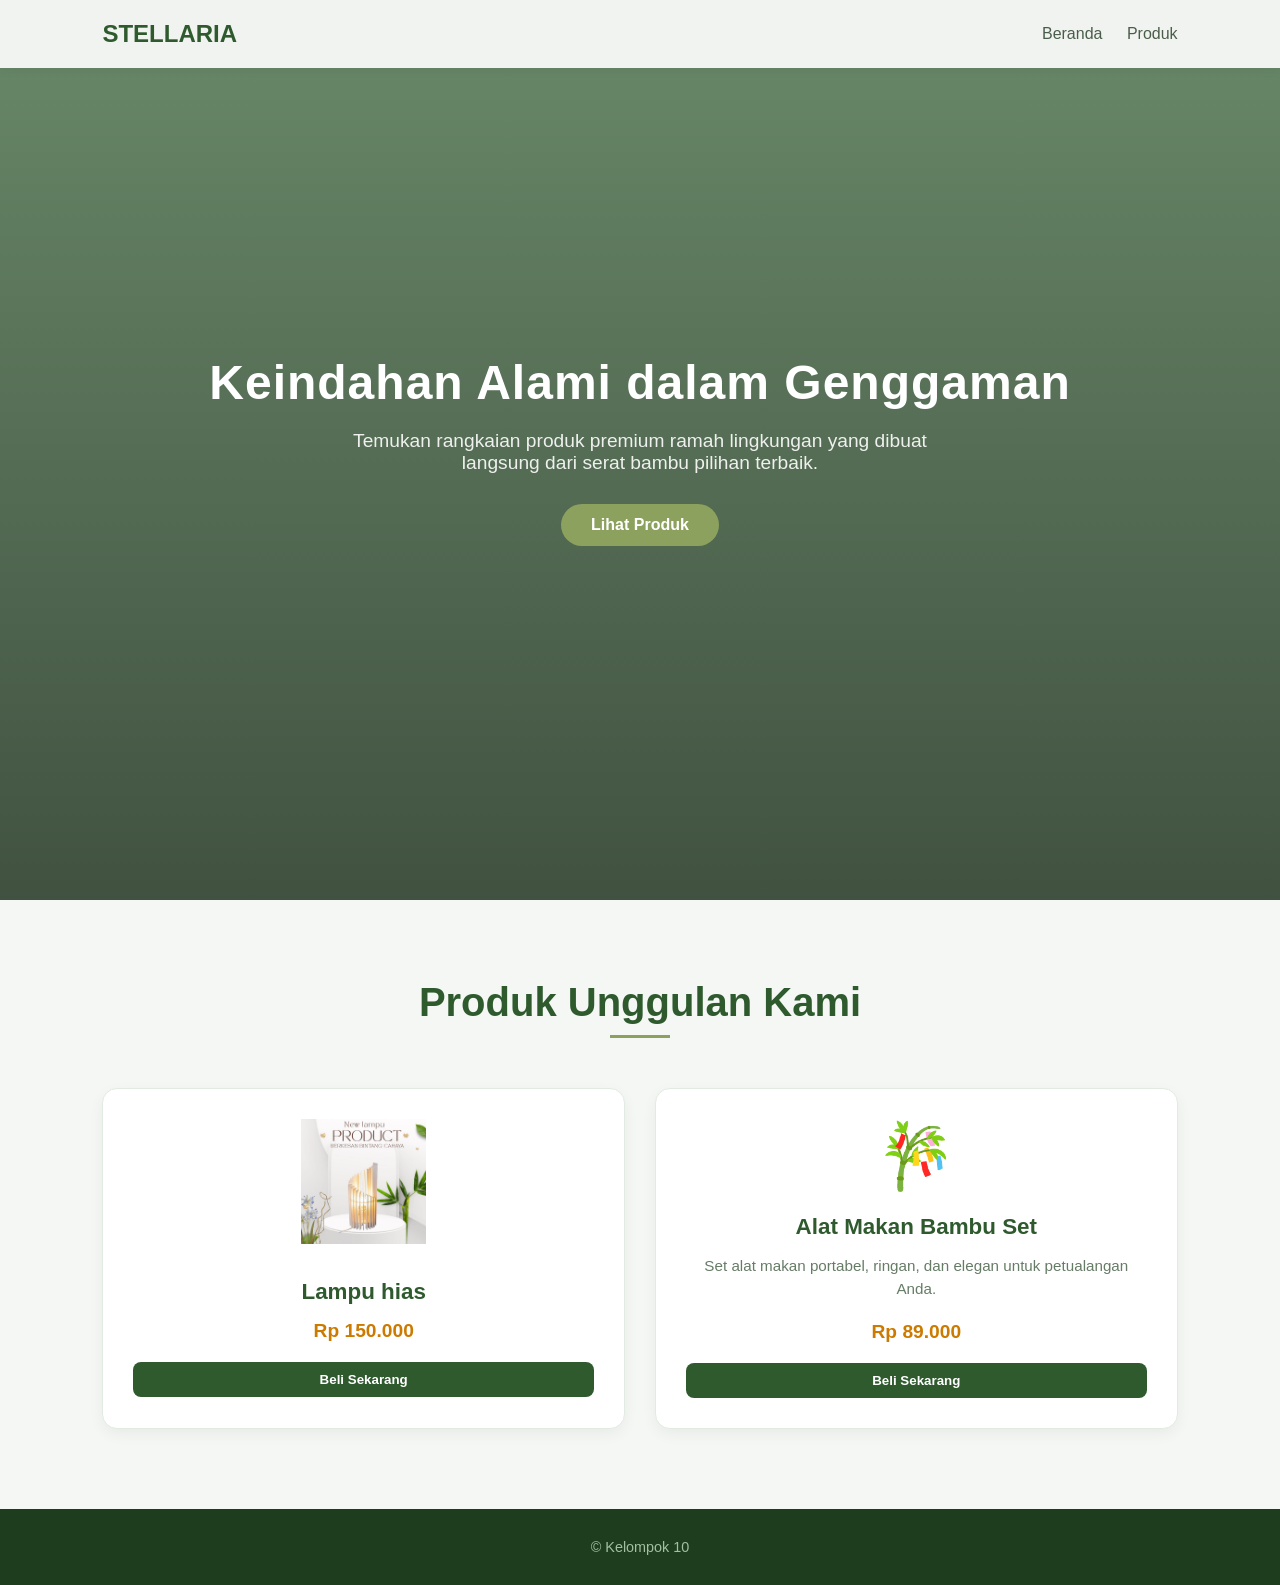
==== index.html @ 86d7088c "Add files via upload" ====
<!DOCTYPE html>
<html lang="id">
<head>
    <meta charset="UTF-8">
    <meta name="viewport" content="width=device-width, initial-scale=1.0">
    <title>Sakeera Bamboo - Alami & Berkelanjutan</title>
    <link rel="stylesheet" href="style.css">
</head>
<body>

    <div class="leaves-container">
        <div class="leaf"></div>
        <div class="leaf"></div>
        <div class="leaf"></div>
        <div class="leaf"></div>
        <div class="leaf"></div>
        <div class="leaf"></div>
        <div class="leaf"></div>
    </div>

    <header>
        <div class="logo"<span>STELLARIA</span> </div>
        <nav>
            <a href="#home">Beranda</a>
            <a href="#products">Produk</a>
        </nav>
    </header>

    <section id="home" class="hero">
        <div class="hero-content">
            <h1>Keindahan Alami dalam Genggaman</h1>
            <p>Temukan rangkaian produk premium ramah lingkungan yang dibuat langsung dari serat bambu pilihan terbaik.</p>
            <a href="#products" class="btn">Lihat Produk</a>
        </div>
    </section>

    <section id="products" class="products">
        <h2>Produk Unggulan Kami</h2>
        <div class="product-grid">
            
            <div class="product-card">
                <div class="product-image"><img src="produk.jpg" width="125"></div>
                <h3>Lampu hias</h3>
                <span class="price">Rp 150.000</span>
                <button class="btn-buy">Beli Sekarang</button>
            </div>

            <div class="product-card">
                <div class="product-image">🎋</div>
                <h3>Alat Makan Bambu Set</h3>
                <p>Set alat makan portabel, ringan, dan elegan untuk petualangan Anda.</p>
                <span class="price">Rp 89.000</span>
                <button class="btn-buy">Beli Sekarang</button>
            </div>


        </div>
    </section>

    <footer>
        <p>&copy; Kelompok 10</p>
    </footer>

</body>
</html>
---- style.css ----
/* --- RESET & DASAR --- */
* {
    margin: 0;
    padding: 0;
    box-sizing: border-box;
    font-family: 'Segoe UI', Tahoma, Geneva, Verdana, sans-serif;
    scroll-behavior: smooth;
}

body {
    background-color: #f4f7f4;
    color: #2c3e2c;
    overflow-x: hidden;
}

/* --- NAVIGASI --- */
header {
    display: flex;
    justify-content: space-between;
    align-items: center;
    padding: 20px 8%;
    background-color: rgba(255, 255, 255, 0.9);
    position: fixed;
    width: 100%;
    top: 0;
    z-index: 1000;
    box-shadow: 0 2px 10px rgba(0,0,0,0.05);
}

header .logo {
    font-size: 24px;
    font-weight: bold;
    color: #2e5a2e;
}

header .logo span {
    color: #8da15f;
}

header nav a {
    text-decoration: none;
    color: #4a5d4a;
    margin-left: 20px;
    font-weight: 500;
    transition: color 0.3s;
}

header nav a:hover {
    color: #2e5a2e;
}

/* --- HERO SECTION --- */
.hero {
    height: 100vh;
    background: linear-gradient(rgba(46, 90, 46, 0.7), rgba(20, 40, 20, 0.8)), 
                url('https://images.unsplash.com/photo-1505881502353-a1986add3762?auto=format&fit=crop&q=80&w=1920') center/cover no-repeat;
    display: flex;
    justify-content: center;
    align-items: center;
    text-align: center;
    color: #fff;
    padding: 0 20px;
}

.hero-content h1 {
    font-size: 3rem;
    margin-bottom: 20px;
    letter-spacing: 1px;
}

.hero-content p {
    font-size: 1.2rem;
    margin-bottom: 30px;
    max-width: 600px;
    margin-left: auto;
    margin-right: auto;
    opacity: 0.9;
}

.btn {
    display: inline-block;
    padding: 12px 30px;
    background-color: #8da15f;
    color: white;
    text-decoration: none;
    border-radius: 25px;
    font-weight: bold;
    transition: background 0.3s, transform 0.2s;
}

.btn:hover {
    background-color: #728549;
    transform: translateY(-3px);
}

/* --- PRODUCT SECTION --- */
.products {
    padding: 80px 8%;
    text-align: center;
}

.products h2 {
    font-size: 2.5rem;
    color: #2e5a2e;
    margin-bottom: 50px;
    position: relative;
}

.products h2::after {
    content: '';
    display: block;
    width: 60px;
    height: 3px;
    background-color: #8da15f;
    margin: 10px auto 0;
}

.product-grid {
    display: grid;
    grid-template-columns: repeat(auto-fit, minmax(280px, 1fr));
    gap: 30px;
}

.product-card {
    background: white;
    padding: 30px;
    border-radius: 15px;
    box-shadow: 0 5px 15px rgba(0,0,0,0.05);
    transition: transform 0.3s, box-shadow 0.3s;
    border: 1px solid #e2ebe2;
}

.product-card:hover {
    transform: translateY(-10px);
    box-shadow: 0 15px 30px rgba(46, 90, 46, 0.1);
}

.product-image {
    font-size: 4rem;
    margin-bottom: 20px;
}

.product-card h3 {
    font-size: 1.4rem;
    color: #2e5a2e;
    margin-bottom: 15px;
}

.product-card p {
    font-size: 0.95rem;
    color: #667c66;
    margin-bottom: 20px;
    line-height: 1.5;
}

.price {
    display: block;
    font-size: 1.2rem;
    font-weight: bold;
    color: #cc7a00;
    margin-bottom: 20px;
}

.btn-buy {
    width: 100%;
    padding: 10px;
    background-color: #2e5a2e;
    color: white;
    border: none;
    border-radius: 8px;
    font-weight: bold;
    cursor: pointer;
    transition: background 0.3s;
}

.btn-buy:hover {
    background-color: #1e3d1e;
}

/* --- FOOTER --- */
footer {
    background-color: #1e3d1e;
    color: #a3bfa3;
    text-align: center;
    padding: 30px;
    font-size: 0.9rem;
}

/* ==========================================================================
   EFEK DAUN BAMBU BERGUGURAN (PURE CSS ANIMATION)
   ========================================================================== */

.leaves-container {
    position: fixed;
    top: 0;
    left: 0;
    width: 100%;
    height: 100%;
    pointer-events: none; /* Agar tidak mengganggu klik user pada menu/tombol */
    z-index: 9999;
    overflow: hidden;
}

/* Bentuk dasar daun bambu (melengkung tipis khas daun bambu) */
.leaf {
    position: absolute;
    width: 40px;
    height: 12px;
    background: linear-gradient(135deg, #7da042, #5a7a2a);
    border-radius: 0px 100px 0px 100px; /* Membuat bentuk ujung runcing daun */
    opacity: 0.8;
    top: -20px;
    animation: fall linear infinite;
}

/* Variasi posisi, kecepatan, dan delay untuk masing-masing daun agar terlihat natural */
.leaf:nth-child(1) { left: 10%; animation-duration: 8s; animation-delay: 0s; }
.leaf:nth-child(2) { left: 25%; animation-duration: 11s; animation-delay: 2s; width: 35px; height: 10px; }
.leaf:nth-child(3) { left: 45%; animation-duration: 7s; animation-delay: 4s; }
.leaf:nth-child(4) { left: 60%; animation-duration: 9s; animation-delay: 1s; width: 45px; height: 14px; background: #6b8e23; }
.leaf:nth-child(5) { left: 75%; animation-duration: 12s; animation-delay: 5s; }
.leaf:nth-child(6) { left: 90%; animation-duration: 6s; animation-delay: 3s; }
.leaf:nth-child(7) { left: 35%; animation-duration: 10s; animation-delay: 7s; background: #8fbc8f; }

/* Keyframes Pergerakan Daun (Gugur, Melayang ke Samping, dan Berputar) */
@keyframes fall {
    0% {
        top: -50px;
        transform: translateX(0) rotate(0deg);
        opacity: 0;
    }
    10% {
        opacity: 0.8;
    }
    50% {
        /* Efek terembus angin ke kanan-kiri di pertengahan jalan */
        transform: translateX(80px) rotate(180deg);
    }
    100% {
        top: 105vh;
        transform: translateX(-50px) rotate(360deg);
        opacity: 0;
    }
}
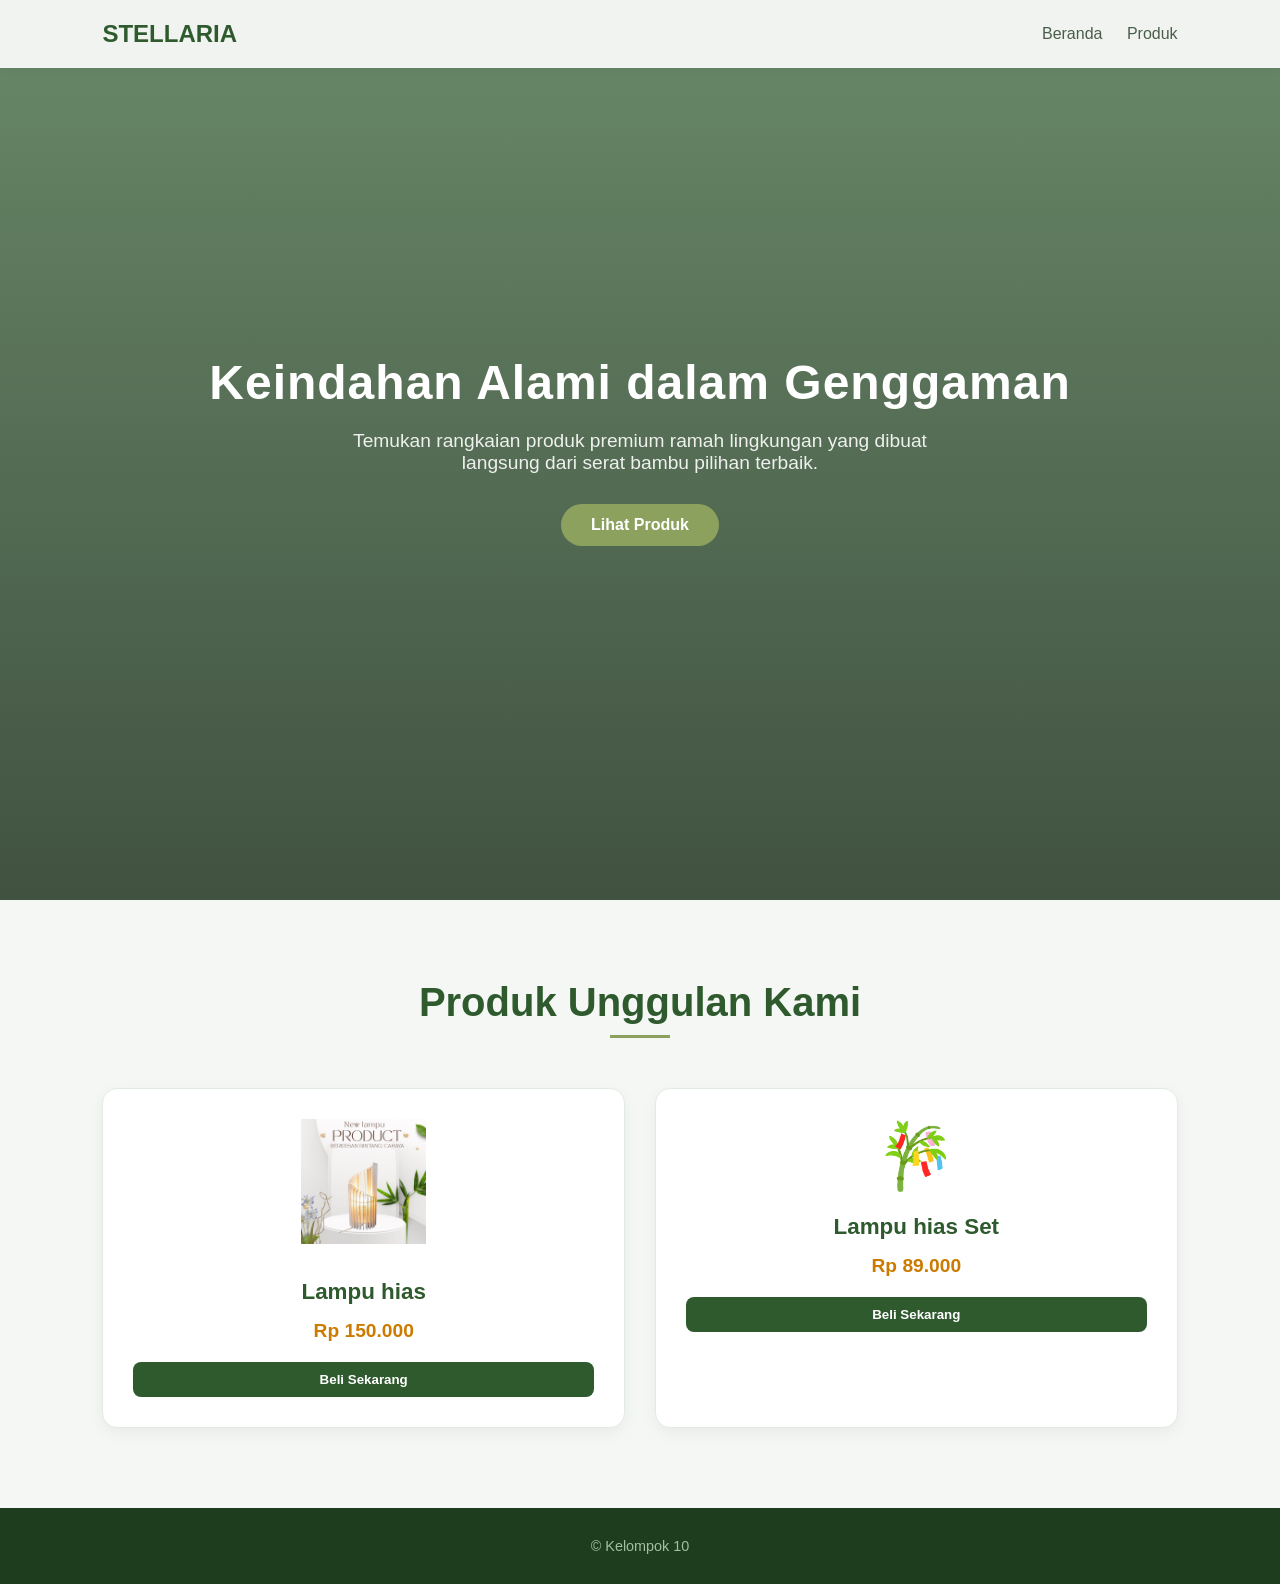
==== commit 069b9f7b: "Update index.html" ====
--- a/index.html
+++ b/index.html
@@ -3,7 +3,7 @@
 <head>
     <meta charset="UTF-8">
     <meta name="viewport" content="width=device-width, initial-scale=1.0">
-    <title>Sakeera Bamboo - Alami & Berkelanjutan</title>
+    <title>Stellaria</title>
     <link rel="stylesheet" href="style.css">
 </head>
 <body>
@@ -47,8 +47,7 @@
 
             <div class="product-card">
                 <div class="product-image">🎋</div>
-                <h3>Alat Makan Bambu Set</h3>
-                <p>Set alat makan portabel, ringan, dan elegan untuk petualangan Anda.</p>
+                <h3>Lampu hias Set</h3>
                 <span class="price">Rp 89.000</span>
                 <button class="btn-buy">Beli Sekarang</button>
             </div>
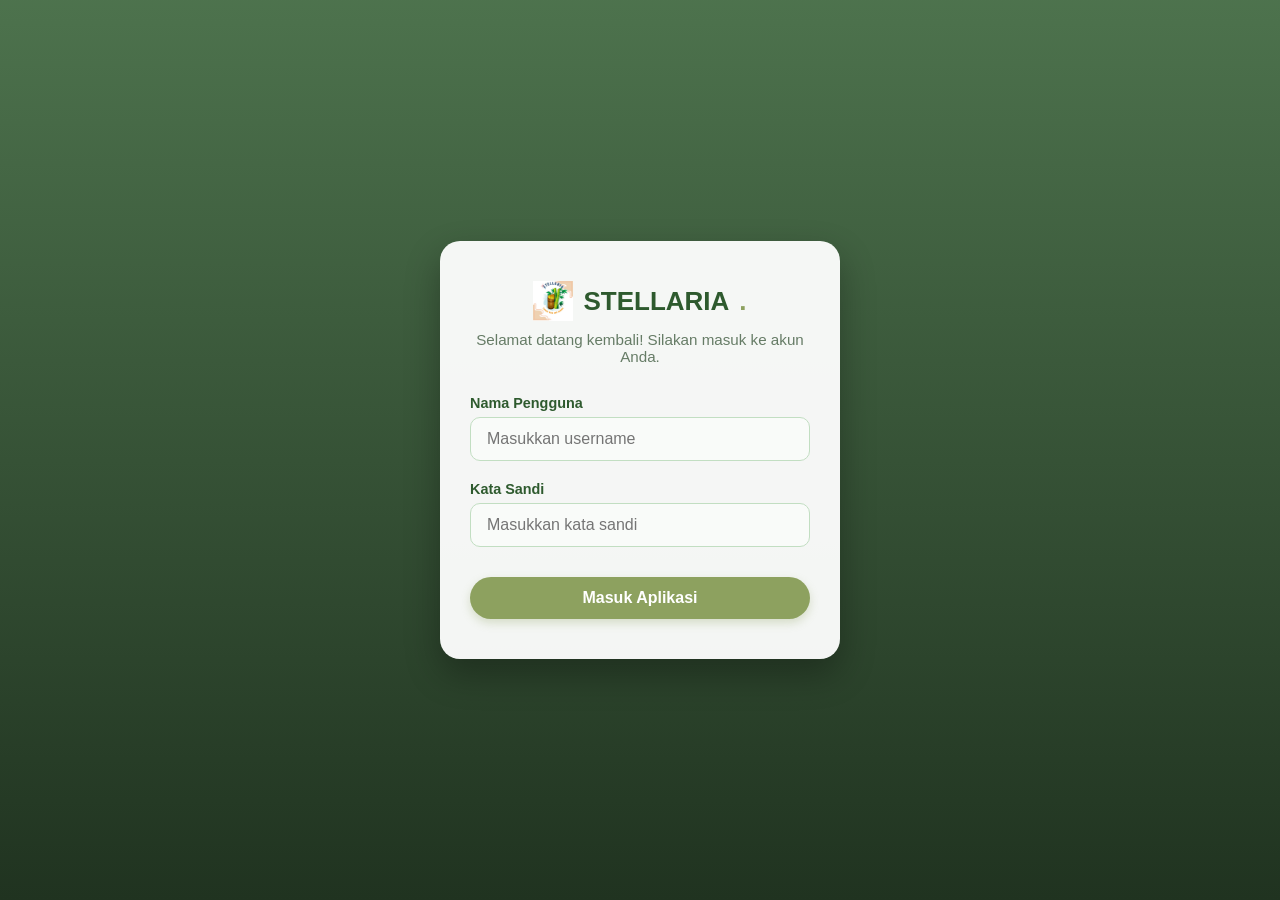
==== commit 304c8519: "Add files via upload" ====
--- a/index.html
+++ b/index.html
@@ -3,62 +3,167 @@
 <head>
     <meta charset="UTF-8">
     <meta name="viewport" content="width=device-width, initial-scale=1.0">
-    <title>Stellaria</title>
-    <link rel="stylesheet" href="style.css">
+    <title>Login - Sakeera Bamboo</title>
+    <style>
+        /* --- RESET & DASAR --- */
+        * {
+            margin: 0;
+            padding: 0;
+            box-sizing: border-box;
+            font-family: 'Segoe UI', Tahoma, Geneva, Verdana, sans-serif;
+        }
+
+        body {
+            /* Menggunakan tema gradasi gelap hijau alam seperti pada Hero Section kamu */
+            background: linear-gradient(rgba(46, 90, 46, 0.85), rgba(20, 40, 20, 0.95)), 
+                        url('https://images.unsplash.com/photo-1505881502353-a1986add3762?auto=format&fit=crop&q=80&w=1920') center/cover no-repeat;
+            height: 100vh;
+            display: flex;
+            justify-content: center;
+            align-items: center;
+            padding: 20px;
+        }
+
+        /* --- KARTU LOGIN --- */
+        .login-container {
+            background-color: rgba(255, 255, 255, 0.95); /* Putih bersih agak transparan */
+            width: 100%;
+            max-width: 400px;
+            padding: 40px 30px;
+            border-radius: 20px;
+            box-shadow: 0 15px 35px rgba(0, 0, 0, 0.3);
+            text-align: center;
+        }
+
+        /* --- LOGO DI DALAM LOGIN --- */
+        .login-logo {
+            display: flex;
+            justify-content: center;
+            align-items: center;
+            gap: 10px;
+            font-size: 26px;
+            font-weight: bold;
+            color: #2e5a2e; /* Hijau Tua STELLARIA */
+            margin-bottom: 10px;
+        }
+
+        .login-logo span {
+            color: #8da15f; /* Hijau Muda STELLARIA */
+        }
+
+        .login-logo img {
+            width: 40px;
+            height: auto;
+            object-fit: contain;
+        }
+
+        .login-container p {
+            color: #667c66;
+            font-size: 0.95rem;
+            margin-bottom: 30px;
+        }
+
+        /* --- FORM INPUT --- */
+        .form-group {
+            text-align: left;
+            margin-bottom: 20px;
+        }
+
+        .form-group label {
+            display: block;
+            font-size: 0.9rem;
+            font-weight: 600;
+            color: #2e5a2e;
+            margin-bottom: 6px;
+        }
+
+        .form-group input {
+            width: 100%;
+            padding: 12px 16px;
+            border: 1px solid #c2dec2;
+            border-radius: 10px;
+            font-size: 1rem;
+            color: #2c3e2c;
+            background-color: #f9fbf9;
+            transition: all 0.3s ease;
+            outline: none;
+        }
+
+        .form-group input:focus {
+            border-color: #8da15f;
+            background-color: #ffffff;
+            box-shadow: 0 0 0 3px rgba(141, 161, 95, 0.2);
+        }
+
+        /* --- TOMBOL LOGIN --- */
+        .btn-login {
+            width: 100%;
+            padding: 12px;
+            background-color: #8da15f; /* Warna hijau tombol "Lihat Produk" di gambar kamu */
+            color: white;
+            border: none;
+            border-radius: 25px; /* Bulat lonjong senada dengan tombol di gambar */
+            font-size: 1rem;
+            font-weight: bold;
+            cursor: pointer;
+            transition: all 0.3s ease;
+            margin-top: 10px;
+            box-shadow: 0 4px 10px rgba(141, 161, 95, 0.3);
+        }
+
+        .btn-login:hover {
+            background-color: #728549;
+            transform: translateY(-2px);
+            box-shadow: 0 6px 14px rgba(141, 161, 95, 0.4);
+        }
+
+        /* --- LINK TAMBAHAN --- */
+        .login-footer {
+            margin-top: 25px;
+            font-size: 0.85rem;
+            color: #667c66;
+        }
+
+        .login-footer a {
+            color: #2e5a2e;
+            text-decoration: none;
+            font-weight: bold;
+            transition: color 0.2s;
+        }
+
+        .login-footer a:hover {
+            color: #8da15f;
+            text-decoration: underline;
+        }
+    </style>
 </head>
 <body>
 
-    <div class="leaves-container">
-        <div class="leaf"></div>
-        <div class="leaf"></div>
-        <div class="leaf"></div>
-        <div class="leaf"></div>
-        <div class="leaf"></div>
-        <div class="leaf"></div>
-        <div class="leaf"></div>
-    </div>
+    <div class="login-container">
+        <div class="login-logo">
+            <img src="logo.jpg" alt="💡"> 
+            STELLARIA<span>.</span>
+        </div>
+        <p>Selamat datang kembali! Silakan masuk ke akun Anda.</p>
 
-    <header>
-        <div class="logo"<span>STELLARIA</span> </div>
-        <nav>
-            <a href="#home">Beranda</a>
-            <a href="#products">Produk</a>
-        </nav>
-    </header>
-
-    <section id="home" class="hero">
-        <div class="hero-content">
-            <h1>Keindahan Alami dalam Genggaman</h1>
-            <p>Temukan rangkaian produk premium ramah lingkungan yang dibuat langsung dari serat bambu pilihan terbaik.</p>
-            <a href="#products" class="btn">Lihat Produk</a>
-        </div>
-    </section>
-
-    <section id="products" class="products">
-        <h2>Produk Unggulan Kami</h2>
-        <div class="product-grid">
-            
-            <div class="product-card">
-                <div class="product-image"><img src="produk.jpg" width="125"></div>
-                <h3>Lampu hias</h3>
-                <span class="price">Rp 150.000</span>
-                <button class="btn-buy">Beli Sekarang</button>
+        <form>
+            <div class="form-group">
+                <label for="username">Nama Pengguna</label>
+                <input type="text" id="username" placeholder="Masukkan username" required>
             </div>
 
-            <div class="product-card">
-                <div class="product-image">🎋</div>
-                <h3>Lampu hias Set</h3>
-                <span class="price">Rp 89.000</span>
-                <button class="btn-buy">Beli Sekarang</button>
+            <div class="form-group">
+                <label for="password">Kata Sandi</label>
+                <input type="password" id="password" placeholder="Masukkan kata sandi" required>
             </div>
+            
+            <a href="beranda.html" style="text-decoration: none; display: block; width: 100%;">
+    <button type="button" class="btn-login">Masuk Aplikasi</button>
+</a>
 
-
-        </div>
-    </section>
-
-    <footer>
-        <p>&copy; Kelompok 10</p>
-    </footer>
+            
+        </form>
+    </div>
 
 </body>
 </html>
